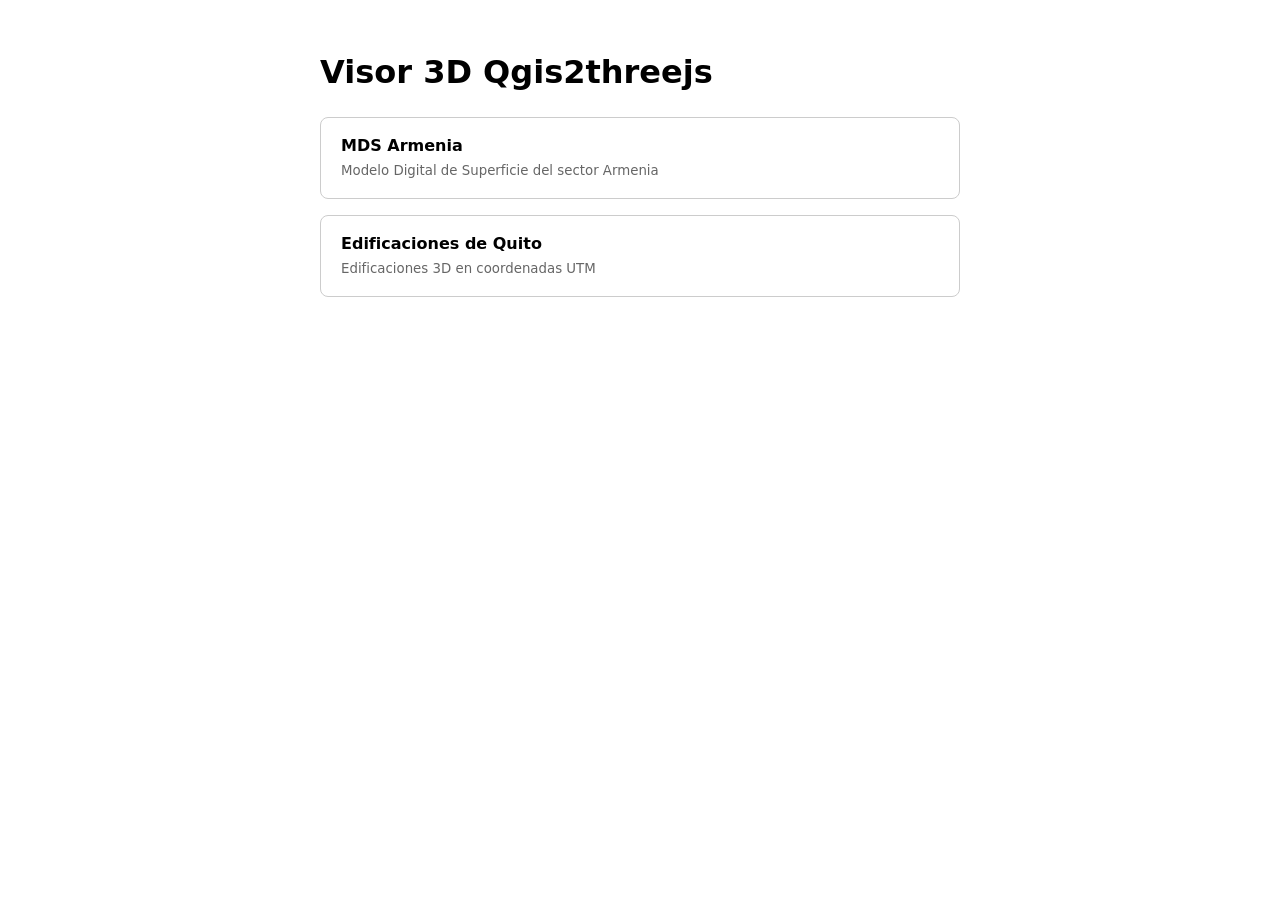
==== index.html @ f860917b "Fusiona MDS_ARMENIA y 3d_edificaciones en un solo repo de visores 3D Co-Authored-By: Claude Sonnet 5" ====
<!DOCTYPE html>
<html lang="es">
<head>
<meta charset="utf-8">
<meta name="viewport" content="width=device-width, initial-scale=1">
<title>Visor 3D Qgis2threejs</title>
<style>
  body { font-family: system-ui, sans-serif; max-width: 640px; margin: 3rem auto; padding: 0 16px; line-height: 1.5; }
  a.card { display: block; padding: 1rem 1.25rem; margin: 1rem 0; border: 1px solid #ccc; border-radius: 8px; text-decoration: none; color: inherit; }
  a.card:hover { border-color: #06c; }
  small { color: #666; }
</style>
</head>
<body>
<h1>Visor 3D Qgis2threejs</h1>
<a class="card" href="armenia/"><strong>MDS Armenia</strong><br><small>Modelo Digital de Superficie del sector Armenia</small></a>
<a class="card" href="quito-edificaciones/"><strong>Edificaciones de Quito</strong><br><small>Edificaciones 3D en coordenadas UTM</small></a>
</body>
</html>
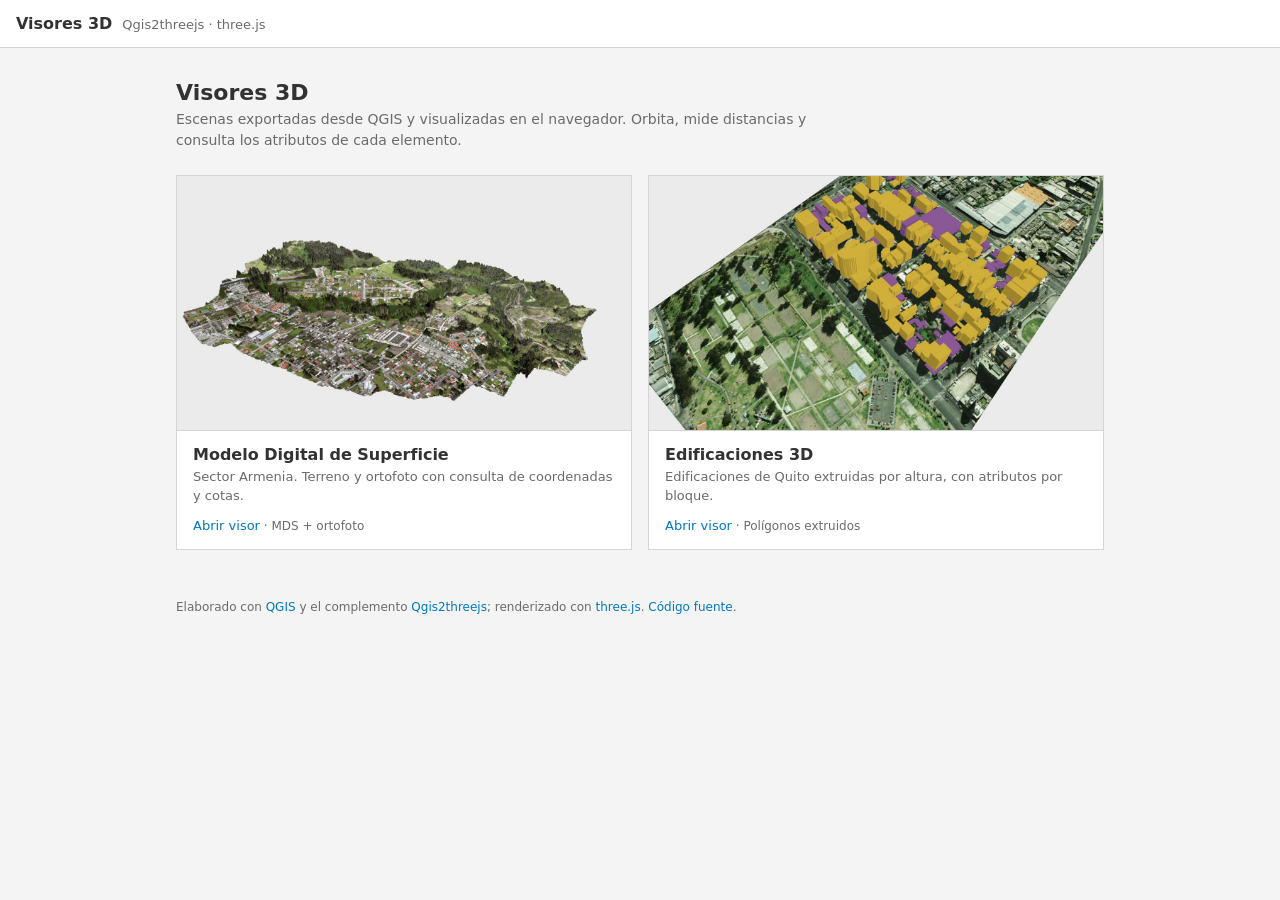
==== commit 833ce3c7: "Unifica el estilo de los visores (tema sobrio tipo Esri), añade portada y optimiza la escena de Quit" ====
--- a/index.html
+++ b/index.html
@@ -1,19 +1,84 @@
 <!DOCTYPE html>
 <html lang="es">
 <head>
-<meta charset="utf-8">
+<meta charset="UTF-8">
+<title>Visores 3D · Qgis2threejs</title>
+<meta name="description" content="Visores 3D web del sector Armenia y de las edificaciones de Quito.">
 <meta name="viewport" content="width=device-width, initial-scale=1">
-<title>Visor 3D Qgis2threejs</title>
+<meta name="theme-color" content="#ffffff">
+<link rel="icon" href="data:,">
+<link rel="stylesheet" href="./shared/theme.css">
 <style>
-  body { font-family: system-ui, sans-serif; max-width: 640px; margin: 3rem auto; padding: 0 16px; line-height: 1.5; }
-  a.card { display: block; padding: 1rem 1.25rem; margin: 1rem 0; border: 1px solid #ccc; border-radius: 8px; text-decoration: none; color: inherit; }
-  a.card:hover { border-color: #06c; }
-  small { color: #666; }
+  body { overflow-y: auto; background: var(--surface-2); }
+  .appbar { position: sticky; padding-left: 16px; }
+  .appbar-titles h1 { font-size: 16px; }
+
+  main { max-width: 960px; margin: 0 auto; padding: 32px 16px 48px; }
+  main > h2 { margin: 0 0 4px; font-size: 22px; font-weight: 600; }
+  main > p { margin: 0 0 24px; color: var(--text-muted); max-width: 640px; line-height: 1.5; }
+
+  .grid { display: grid; grid-template-columns: repeat(auto-fill, minmax(300px, 1fr)); gap: 16px; }
+
+  .card {
+    display: flex; flex-direction: column;
+    background: var(--surface);
+    border: 1px solid var(--border);
+    color: inherit; text-decoration: none;
+    transition: box-shadow .15s, border-color .15s;
+  }
+  .card:hover, .card:focus-visible { border-color: var(--blue); box-shadow: var(--shadow); outline: none; }
+  .card img { display: block; width: 100%; aspect-ratio: 16 / 9; object-fit: cover; background: var(--surface-3); border-bottom: 1px solid var(--border); }
+  .card-body { padding: 14px 16px 16px; }
+  .card h3 { margin: 0 0 4px; font-size: 16px; font-weight: 600; }
+  .card p { margin: 0 0 12px; font-size: 13px; line-height: 1.45; color: var(--text-muted); }
+  .card .meta { font-size: 12px; color: var(--text-muted); }
+  .card .open { color: var(--blue); font-size: 13px; }
+  .card:hover .open { text-decoration: underline; }
+
+  footer { max-width: 960px; margin: 0 auto; padding: 0 16px 32px; font-size: 12px; color: var(--text-muted); line-height: 1.6; }
+  footer a { color: var(--blue); text-decoration: none; }
+  footer a:hover { text-decoration: underline; }
 </style>
 </head>
 <body>
-<h1>Visor 3D Qgis2threejs</h1>
-<a class="card" href="armenia/"><strong>MDS Armenia</strong><br><small>Modelo Digital de Superficie del sector Armenia</small></a>
-<a class="card" href="quito-edificaciones/"><strong>Edificaciones de Quito</strong><br><small>Edificaciones 3D en coordenadas UTM</small></a>
+
+<header class="appbar">
+  <div class="appbar-brand">
+    <div class="appbar-titles">
+      <h1>Visores 3D</h1>
+      <p>Qgis2threejs · three.js</p>
+    </div>
+  </div>
+</header>
+
+<main>
+  <h2>Visores 3D</h2>
+  <p>Escenas exportadas desde QGIS y visualizadas en el navegador. Orbita, mide distancias y consulta los atributos de cada elemento.</p>
+
+  <div class="grid">
+    <a class="card" href="armenia/">
+      <img src="shared/thumbs/armenia.jpg" alt="Vista previa del Modelo Digital de Superficie del sector Armenia" loading="lazy">
+      <div class="card-body">
+        <h3>Modelo Digital de Superficie</h3>
+        <p>Sector Armenia. Terreno y ortofoto con consulta de coordenadas y cotas.</p>
+        <div class="meta"><span class="open">Abrir visor</span> · MDS + ortofoto</div>
+      </div>
+    </a>
+    <a class="card" href="quito-edificaciones/">
+      <img src="shared/thumbs/quito.jpg" alt="Vista previa de las edificaciones 3D de Quito" loading="lazy">
+      <div class="card-body">
+        <h3>Edificaciones 3D</h3>
+        <p>Edificaciones de Quito extruidas por altura, con atributos por bloque.</p>
+        <div class="meta"><span class="open">Abrir visor</span> · Polígonos extruidos</div>
+      </div>
+    </a>
+  </div>
+</main>
+
+<footer>
+  Elaborado con <a href="https://www.qgis.org/">QGIS</a> y el complemento <a href="https://github.com/minorua/Qgis2threejs">Qgis2threejs</a>; renderizado con <a href="https://threejs.org/">three.js</a>.
+  <a href="https://github.com/faustoaguanor/visor-3d-qgis2threejs">Código fuente</a>.
+</footer>
+
 </body>
 </html>
--- a/shared/theme.css
+++ b/shared/theme.css
@@ -0,0 +1,109 @@
+/*
+Tema compartido de los visores 3D (estilo sobrio, inspirado en los visores de Esri).
+Sin fuentes externas: se usa la pila tipográfica del sistema.
+*/
+
+:root {
+  --appbar-h: 48px;
+  --statusbar-h: 28px;
+
+  --blue: #0079c1;
+  --blue-hover: #00619b;
+  --blue-tint: #e8f2f9;
+
+  --surface: #ffffff;
+  --surface-2: #f4f4f4;
+  --surface-3: #ebebeb;
+  --border: #d4d4d4;
+  --text: #323232;
+  --text-muted: #6b6b6b;
+
+  --shadow: 0 1px 4px rgba(0, 0, 0, .3);
+  --radius: 2px;
+  --font: "Avenir Next", "Avenir", "Segoe UI", system-ui, -apple-system, Roboto, "Helvetica Neue", Arial, sans-serif;
+}
+
+* { box-sizing: border-box; }
+
+html, body { height: 100%; }
+
+body {
+  margin: 0;
+  font-family: var(--font);
+  font-size: 14px;
+  color: var(--text);
+  background: var(--surface-3);
+  -webkit-font-smoothing: antialiased;
+}
+
+/* ---------- barra superior ---------- */
+.appbar {
+  position: absolute;
+  top: 0; left: 0; right: 0;
+  height: var(--appbar-h);
+  z-index: 3000;
+  display: flex;
+  align-items: center;
+  justify-content: space-between;
+  gap: 16px;
+  padding: 0 8px 0 4px;
+  background: var(--surface);
+  border-bottom: 1px solid var(--border);
+}
+
+.appbar-brand { display: flex; align-items: center; gap: 4px; min-width: 0; }
+
+.appbar-home {
+  flex: none;
+  display: inline-flex; align-items: center; gap: 6px;
+  height: 36px;
+  padding: 0 10px;
+  color: var(--blue);
+  font-size: 13px;
+  text-decoration: none;
+}
+.appbar-home svg { width: 16px; height: 16px; fill: currentColor; }
+.appbar-home:hover { background: var(--blue-tint); }
+
+.appbar-sep { flex: none; width: 1px; height: 24px; margin: 0 12px 0 4px; background: var(--border); }
+
+.appbar-titles { min-width: 0; display: flex; align-items: baseline; gap: 10px; }
+.appbar-titles h1 {
+  margin: 0;
+  font-size: 16px;
+  font-weight: 600;
+  white-space: nowrap; overflow: hidden; text-overflow: ellipsis;
+}
+.appbar-titles p {
+  margin: 0;
+  font-size: 13px;
+  color: var(--text-muted);
+  white-space: nowrap; overflow: hidden; text-overflow: ellipsis;
+}
+
+.appbar-actions { display: flex; gap: 2px; flex: none; }
+
+.appbar-btn {
+  display: inline-flex; align-items: center; gap: 6px;
+  height: 36px;
+  padding: 0 10px;
+  border: 0;
+  border-bottom: 2px solid transparent;
+  background: transparent;
+  color: var(--text);
+  font: 13px/1 var(--font);
+  cursor: pointer;
+}
+.appbar-btn svg { width: 16px; height: 16px; fill: currentColor; }
+.appbar-btn:hover { background: var(--surface-2); }
+.appbar-btn:focus-visible { outline: 2px solid var(--blue); outline-offset: -2px; }
+.appbar-btn.active { color: var(--blue); border-bottom-color: var(--blue); }
+
+@media (max-width: 900px) {
+  .appbar-btn span, .appbar-titles p { display: none; }
+  .appbar-btn { padding: 0 9px; }
+}
+@media (max-width: 560px) {
+  .appbar-home span { display: none; }
+  .appbar-titles h1 { font-size: 14px; }
+}
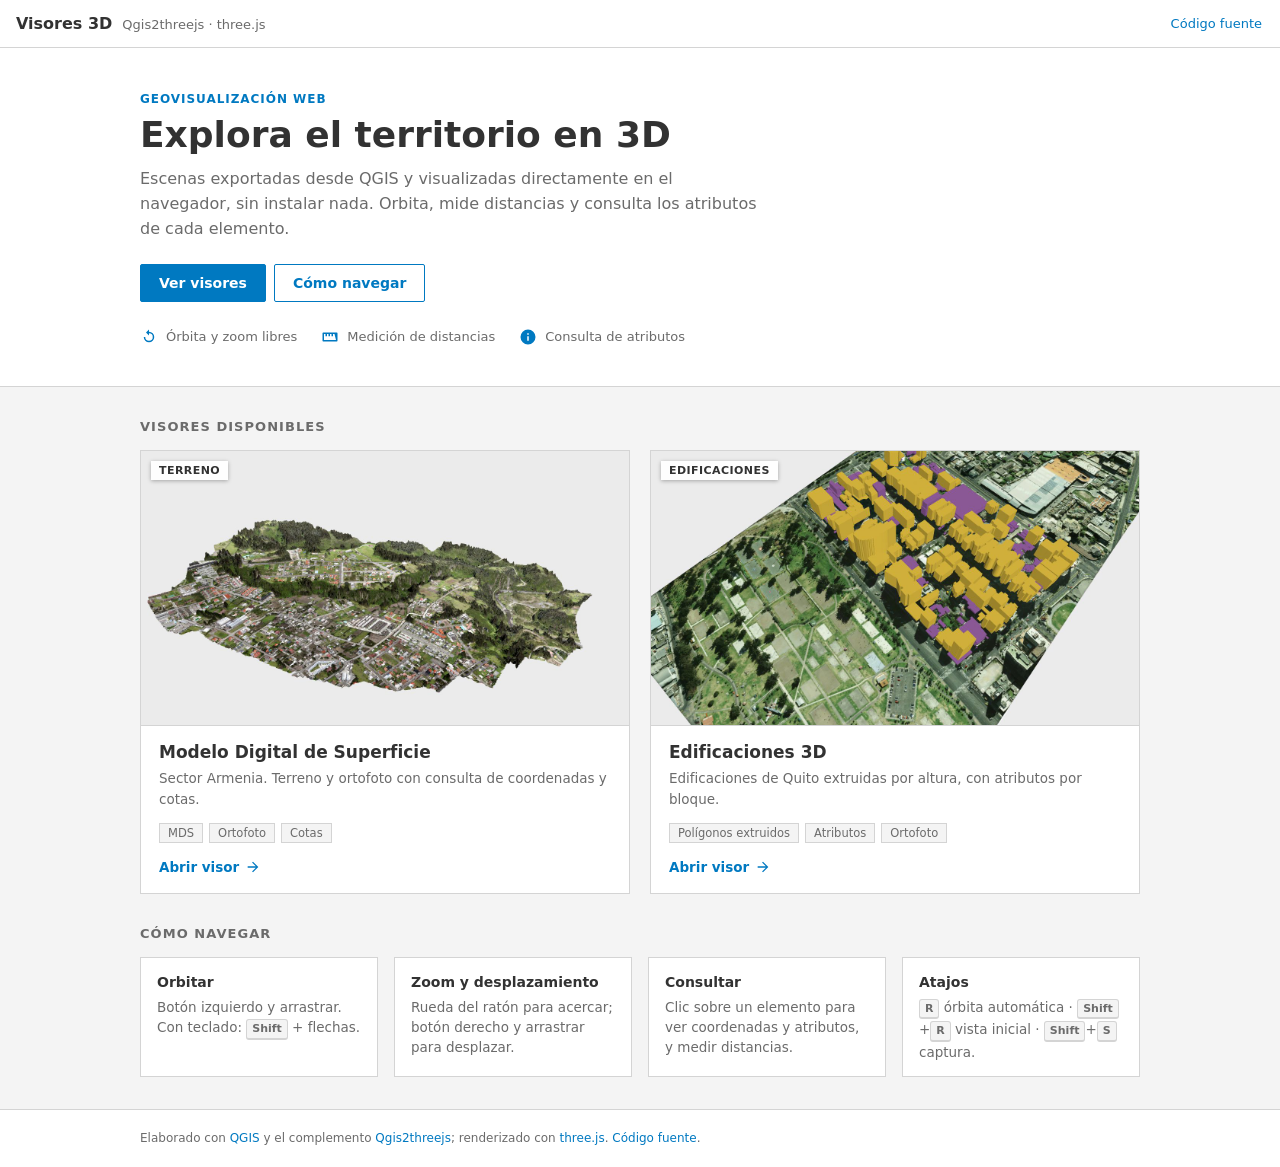
==== commit bd5b0178: "Portada renovada, brújula SVG y panel de controles con tema claro Co-Authored-By: Claude Sonnet 5.5 " ====
--- a/index.html
+++ b/index.html
@@ -12,32 +12,78 @@
   body { overflow-y: auto; background: var(--surface-2); }
   .appbar { position: sticky; padding-left: 16px; }
   .appbar-titles h1 { font-size: 16px; }
+  .appbar-actions a {
+    display: inline-flex; align-items: center; height: 36px; padding: 0 10px;
+    color: var(--blue); font-size: 13px; text-decoration: none;
+  }
+  .appbar-actions a:hover { background: var(--blue-tint); }
 
-  main { max-width: 960px; margin: 0 auto; padding: 32px 16px 48px; }
-  main > h2 { margin: 0 0 4px; font-size: 22px; font-weight: 600; }
-  main > p { margin: 0 0 24px; color: var(--text-muted); max-width: 640px; line-height: 1.5; }
+  .hero { background: var(--surface); border-bottom: 1px solid var(--border); }
+  .hero-in { max-width: 1040px; margin: 0 auto; padding: 44px 20px 40px; }
+  .eyebrow { margin: 0 0 8px; font-size: 12px; font-weight: 600; letter-spacing: .08em; text-transform: uppercase; color: var(--blue); }
+  .hero h2 { margin: 0 0 12px; font-size: clamp(26px, 4vw, 36px); line-height: 1.15; font-weight: 600; }
+  .hero p.lead { margin: 0 0 22px; max-width: 620px; font-size: 16px; line-height: 1.55; color: var(--text-muted); }
+  .btn {
+    display: inline-block; padding: 10px 18px; border: 1px solid var(--blue);
+    background: var(--blue); color: #fff; font-size: 14px; font-weight: 600; text-decoration: none;
+    border-radius: var(--radius); transition: background .15s;
+  }
+  .btn:hover, .btn:focus-visible { background: var(--blue-hover); outline: none; }
+  .btn.ghost { background: transparent; color: var(--blue); margin-left: 8px; }
+  .btn.ghost:hover { background: var(--blue-tint); }
 
-  .grid { display: grid; grid-template-columns: repeat(auto-fill, minmax(300px, 1fr)); gap: 16px; }
+  .features { display: flex; flex-wrap: wrap; gap: 8px 24px; margin: 26px 0 0; padding: 0; list-style: none; font-size: 13px; color: var(--text-muted); }
+  .features li { display: flex; align-items: center; gap: 8px; }
+  .features svg { width: 18px; height: 18px; fill: var(--blue); flex: none; }
+
+  main { max-width: 1040px; margin: 0 auto; padding: 32px 20px 24px; }
+  main h2.section { margin: 0 0 16px; font-size: 13px; font-weight: 600; letter-spacing: .08em; text-transform: uppercase; color: var(--text-muted); }
+
+  .grid { display: grid; grid-template-columns: repeat(auto-fit, minmax(320px, 1fr)); gap: 20px; }
 
   .card {
-    display: flex; flex-direction: column;
-    background: var(--surface);
-    border: 1px solid var(--border);
-    color: inherit; text-decoration: none;
-    transition: box-shadow .15s, border-color .15s;
+    position: relative; display: flex; flex-direction: column;
+    background: var(--surface); border: 1px solid var(--border);
+    color: inherit; text-decoration: none; overflow: hidden;
+    transition: box-shadow .15s, border-color .15s, transform .15s;
   }
-  .card:hover, .card:focus-visible { border-color: var(--blue); box-shadow: var(--shadow); outline: none; }
-  .card img { display: block; width: 100%; aspect-ratio: 16 / 9; object-fit: cover; background: var(--surface-3); border-bottom: 1px solid var(--border); }
-  .card-body { padding: 14px 16px 16px; }
-  .card h3 { margin: 0 0 4px; font-size: 16px; font-weight: 600; }
-  .card p { margin: 0 0 12px; font-size: 13px; line-height: 1.45; color: var(--text-muted); }
-  .card .meta { font-size: 12px; color: var(--text-muted); }
-  .card .open { color: var(--blue); font-size: 13px; }
-  .card:hover .open { text-decoration: underline; }
+  .card:hover, .card:focus-visible { border-color: var(--blue); box-shadow: 0 4px 14px rgba(0,0,0,.18); transform: translateY(-2px); outline: none; }
+  .card .thumb { position: relative; overflow: hidden; background: var(--surface-3); border-bottom: 1px solid var(--border); }
+  .card img { display: block; width: 100%; aspect-ratio: 16 / 9; object-fit: cover; transition: transform .35s; }
+  .card:hover img { transform: scale(1.04); }
+  .badge {
+    position: absolute; top: 10px; left: 10px; padding: 3px 8px;
+    background: rgba(255,255,255,.94); color: var(--text); font-size: 11px; font-weight: 600;
+    letter-spacing: .04em; box-shadow: var(--shadow);
+  }
+  .card-body { display: flex; flex-direction: column; flex: 1; padding: 16px 18px 18px; }
+  .card h3 { margin: 0 0 6px; font-size: 17px; font-weight: 600; }
+  .card p { margin: 0 0 14px; font-size: 13.5px; line-height: 1.5; color: var(--text-muted); }
+  .tags { display: flex; flex-wrap: wrap; gap: 6px; margin: 0 0 16px; padding: 0; list-style: none; }
+  .tags li { padding: 2px 8px; background: var(--surface-2); border: 1px solid var(--border); font-size: 11.5px; color: var(--text-muted); }
+  .card .open { margin-top: auto; display: inline-flex; align-items: center; gap: 6px; color: var(--blue); font-size: 13.5px; font-weight: 600; }
+  .card .open svg { width: 16px; height: 16px; fill: currentColor; transition: transform .15s; }
+  .card:hover .open svg { transform: translateX(4px); }
 
-  footer { max-width: 960px; margin: 0 auto; padding: 0 16px 32px; font-size: 12px; color: var(--text-muted); line-height: 1.6; }
+  .howto { max-width: 1040px; margin: 0 auto; padding: 8px 20px 32px; }
+  .howto h2 { margin: 0 0 16px; font-size: 13px; font-weight: 600; letter-spacing: .08em; text-transform: uppercase; color: var(--text-muted); }
+  .steps { display: grid; grid-template-columns: repeat(auto-fit, minmax(220px, 1fr)); gap: 16px; }
+  .step { background: var(--surface); border: 1px solid var(--border); padding: 14px 16px; font-size: 13.5px; line-height: 1.5; color: var(--text-muted); }
+  .step b { display: block; margin-bottom: 4px; color: var(--text); font-size: 14px; }
+  kbd { display: inline-block; padding: 0 5px; border: 1px solid var(--border); border-bottom-width: 2px; border-radius: 3px; background: var(--surface-2); font: 600 11px/1.6 var(--font); }
+
+  footer { border-top: 1px solid var(--border); background: var(--surface); }
+  footer div { max-width: 1040px; margin: 0 auto; padding: 18px 20px; font-size: 12px; color: var(--text-muted); line-height: 1.7; }
   footer a { color: var(--blue); text-decoration: none; }
   footer a:hover { text-decoration: underline; }
+
+  @media (max-width: 560px) {
+    .hero-in { padding: 28px 16px; }
+    .btn.ghost { margin: 8px 0 0; }
+    main, .howto { padding-left: 16px; padding-right: 16px; }
+    .grid { grid-template-columns: 1fr; }
+    .appbar-actions { display: none; }
+  }
 </style>
 </head>
 <body>
@@ -49,35 +95,70 @@
       <p>Qgis2threejs · three.js</p>
     </div>
   </div>
+  <nav class="appbar-actions">
+    <a href="https://github.com/faustoaguanor/visor-3d-qgis2threejs">Código fuente</a>
+  </nav>
 </header>
 
-<main>
-  <h2>Visores 3D</h2>
-  <p>Escenas exportadas desde QGIS y visualizadas en el navegador. Orbita, mide distancias y consulta los atributos de cada elemento.</p>
+<section class="hero">
+  <div class="hero-in">
+    <p class="eyebrow">Geovisualización web</p>
+    <h2>Explora el territorio en 3D</h2>
+    <p class="lead">Escenas exportadas desde QGIS y visualizadas directamente en el navegador, sin instalar nada. Orbita, mide distancias y consulta los atributos de cada elemento.</p>
+    <a class="btn" href="#visores">Ver visores</a><a class="btn ghost" href="#guia">Cómo navegar</a>
+    <ul class="features">
+      <li><svg viewBox="0 0 24 24"><path d="M12 5V2L8 6l4 4V7a5 5 0 1 1-5 5H5a7 7 0 1 0 7-7z"/></svg>Órbita y zoom libres</li>
+      <li><svg viewBox="0 0 24 24"><path d="M21 6H3a1 1 0 0 0-1 1v10a1 1 0 0 0 1 1h18a1 1 0 0 0 1-1V7a1 1 0 0 0-1-1zm-1 10H4V8h2v3h2V8h2v3h2V8h2v3h2V8h2z"/></svg>Medición de distancias</li>
+      <li><svg viewBox="0 0 24 24"><path d="M12 2a10 10 0 1 0 0 20 10 10 0 0 0 0-20zm1 15h-2v-6h2zm0-8h-2V7h2z"/></svg>Consulta de atributos</li>
+    </ul>
+  </div>
+</section>
 
+<main id="visores">
+  <h2 class="section">Visores disponibles</h2>
   <div class="grid">
     <a class="card" href="armenia/">
-      <img src="shared/thumbs/armenia.jpg" alt="Vista previa del Modelo Digital de Superficie del sector Armenia" loading="lazy">
+      <div class="thumb">
+        <img src="shared/thumbs/armenia.jpg" alt="Vista previa del Modelo Digital de Superficie del sector Armenia" loading="lazy">
+        <span class="badge">TERRENO</span>
+      </div>
       <div class="card-body">
         <h3>Modelo Digital de Superficie</h3>
         <p>Sector Armenia. Terreno y ortofoto con consulta de coordenadas y cotas.</p>
-        <div class="meta"><span class="open">Abrir visor</span> · MDS + ortofoto</div>
+        <ul class="tags"><li>MDS</li><li>Ortofoto</li><li>Cotas</li></ul>
+        <span class="open">Abrir visor <svg viewBox="0 0 24 24"><path d="M12 4l-1.4 1.4 5.6 5.6H4v2h12.2l-5.6 5.6L12 20l8-8z"/></svg></span>
       </div>
     </a>
     <a class="card" href="quito-edificaciones/">
-      <img src="shared/thumbs/quito.jpg" alt="Vista previa de las edificaciones 3D de Quito" loading="lazy">
+      <div class="thumb">
+        <img src="shared/thumbs/quito.jpg" alt="Vista previa de las edificaciones 3D de Quito" loading="lazy">
+        <span class="badge">EDIFICACIONES</span>
+      </div>
       <div class="card-body">
         <h3>Edificaciones 3D</h3>
         <p>Edificaciones de Quito extruidas por altura, con atributos por bloque.</p>
-        <div class="meta"><span class="open">Abrir visor</span> · Polígonos extruidos</div>
+        <ul class="tags"><li>Polígonos extruidos</li><li>Atributos</li><li>Ortofoto</li></ul>
+        <span class="open">Abrir visor <svg viewBox="0 0 24 24"><path d="M12 4l-1.4 1.4 5.6 5.6H4v2h12.2l-5.6 5.6L12 20l8-8z"/></svg></span>
       </div>
     </a>
   </div>
 </main>
 
+<section class="howto" id="guia">
+  <h2>Cómo navegar</h2>
+  <div class="steps">
+    <div class="step"><b>Orbitar</b>Botón izquierdo y arrastrar. Con teclado: <kbd>Shift</kbd> + flechas.</div>
+    <div class="step"><b>Zoom y desplazamiento</b>Rueda del ratón para acercar; botón derecho y arrastrar para desplazar.</div>
+    <div class="step"><b>Consultar</b>Clic sobre un elemento para ver coordenadas y atributos, y medir distancias.</div>
+    <div class="step"><b>Atajos</b><kbd>R</kbd> órbita automática · <kbd>Shift</kbd>+<kbd>R</kbd> vista inicial · <kbd>Shift</kbd>+<kbd>S</kbd> captura.</div>
+  </div>
+</section>
+
 <footer>
-  Elaborado con <a href="https://www.qgis.org/">QGIS</a> y el complemento <a href="https://github.com/minorua/Qgis2threejs">Qgis2threejs</a>; renderizado con <a href="https://threejs.org/">three.js</a>.
-  <a href="https://github.com/faustoaguanor/visor-3d-qgis2threejs">Código fuente</a>.
+  <div>
+    Elaborado con <a href="https://www.qgis.org/">QGIS</a> y el complemento <a href="https://github.com/minorua/Qgis2threejs">Qgis2threejs</a>; renderizado con <a href="https://threejs.org/">three.js</a>.
+    <a href="https://github.com/faustoaguanor/visor-3d-qgis2threejs">Código fuente</a>.
+  </div>
 </footer>
 
 </body>
